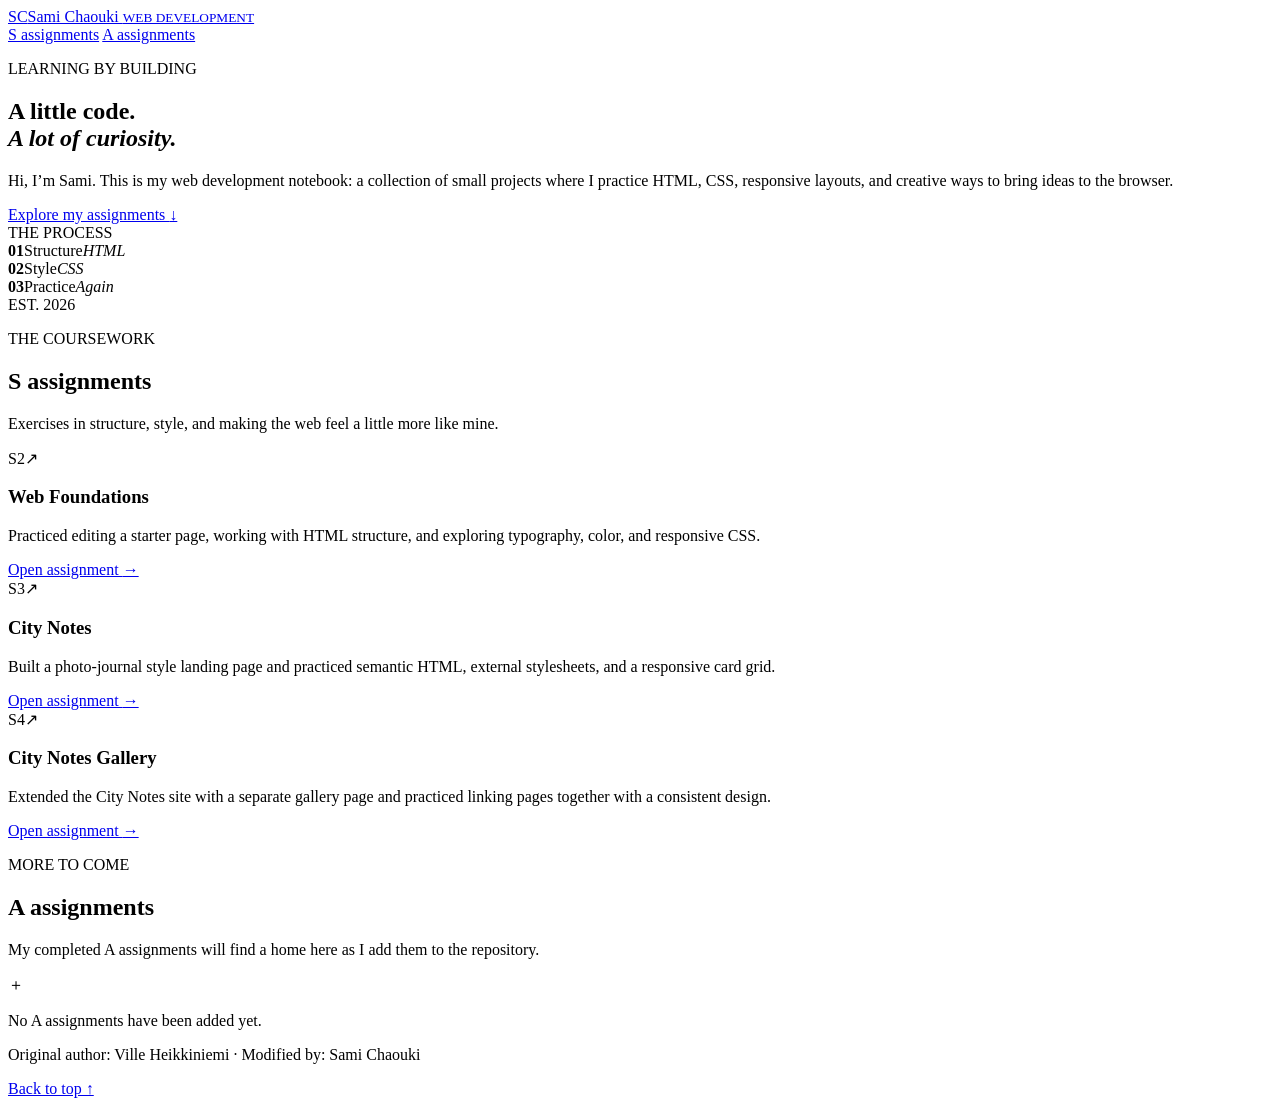
==== index.html @ d846581c "Add S5 assignment home page" ====
<!doctype html>
<html lang="en">
<head>
  <meta charset="utf-8">
  <meta name="viewport" content="width=device-width, initial-scale=1">
  <meta name="author" content="Sami Chaouki">
  <meta name="description" content="Sami Chaouki's web development assignments and learning journey.">
  <title>Sami Chaouki | Web Development</title>
  <link rel="icon" href="favicon.ico" sizes="any">
  <link rel="stylesheet" href="style.css">
</head>
<body>
  <header class="site-header">
    <div class="container nav-row">
      <a class="brand" href="index.html" aria-label="Sami Chaouki home"><span class="brand-mark">SC</span><span>Sami Chaouki <small>WEB DEVELOPMENT</small></span></a>
      <nav aria-label="Main navigation">
        <a href="#s-assignments">S assignments</a>
        <a href="#a-assignments">A assignments</a>
      </nav>
    </div>
  </header>

  <main>
    <section class="hero container" aria-labelledby="page-title">
      <div class="hero-copy">
        <p class="eyebrow"><span></span> LEARNING BY BUILDING</p>
        <h1 id="page-title">A little code.<br><em>A lot of curiosity.</em></h1>
        <p class="intro">Hi, I’m Sami. This is my web development notebook: a collection of small projects where I practice HTML, CSS, responsive layouts, and creative ways to bring ideas to the browser.</p>
        <a class="button" href="#s-assignments">Explore my assignments <span aria-hidden="true">↓</span></a>
      </div>
      <div class="hero-note" aria-label="Three foundations of the web: structure, style, and practice">
        <span class="note-kicker">THE PROCESS</span>
        <div class="note-line"><b>01</b><span>Structure</span><i>HTML</i></div>
        <div class="note-line"><b>02</b><span>Style</span><i>CSS</i></div>
        <div class="note-line"><b>03</b><span>Practice</span><i>Again</i></div>
        <span class="note-stamp">EST. 2026</span>
      </div>
    </section>

    <section class="assignments" id="s-assignments" aria-labelledby="s-title">
      <div class="container">
        <div class="section-heading">
          <div><p class="eyebrow"><span></span> THE COURSEWORK</p><h2 id="s-title">S assignments</h2></div>
          <p>Exercises in structure, style, and making the web feel a little more like mine.</p>
        </div>
        <div class="card-grid">
          <article class="card">
            <div class="card-top"><span class="card-id">S2</span><span class="card-arrow" aria-hidden="true">↗</span></div>
            <h3>Web Foundations</h3>
            <p>Practiced editing a starter page, working with HTML structure, and exploring typography, color, and responsive CSS.</p>
            <a class="card-link" href="s2/index.html">Open assignment <span aria-hidden="true">→</span></a>
          </article>
          <article class="card">
            <div class="card-top"><span class="card-id">S3</span><span class="card-arrow" aria-hidden="true">↗</span></div>
            <h3>City Notes</h3>
            <p>Built a photo-journal style landing page and practiced semantic HTML, external stylesheets, and a responsive card grid.</p>
            <a class="card-link" href="s3/index.html">Open assignment <span aria-hidden="true">→</span></a>
          </article>
          <article class="card">
            <div class="card-top"><span class="card-id">S4</span><span class="card-arrow" aria-hidden="true">↗</span></div>
            <h3>City Notes Gallery</h3>
            <p>Extended the City Notes site with a separate gallery page and practiced linking pages together with a consistent design.</p>
            <a class="card-link" href="s4/index.html">Open assignment <span aria-hidden="true">→</span></a>
          </article>
        </div>
      </div>
    </section>

    <section class="assignments a-section" id="a-assignments" aria-labelledby="a-title">
      <div class="container">
        <div class="section-heading">
          <div><p class="eyebrow"><span></span> MORE TO COME</p><h2 id="a-title">A assignments</h2></div>
          <p>My completed A assignments will find a home here as I add them to the repository.</p>
        </div>
        <div class="empty-note"><span class="empty-icon" aria-hidden="true">＋</span><p>No A assignments have been added yet.</p></div>
      </div>
    </section>
  </main>

  <footer>
    <div class="container footer-row">
      <p>Original author: Ville Heikkiniemi <span>·</span> Modified by: Sami Chaouki</p>
      <a href="#page-title">Back to top ↑</a>
    </div>
  </footer>
</body>
</html>
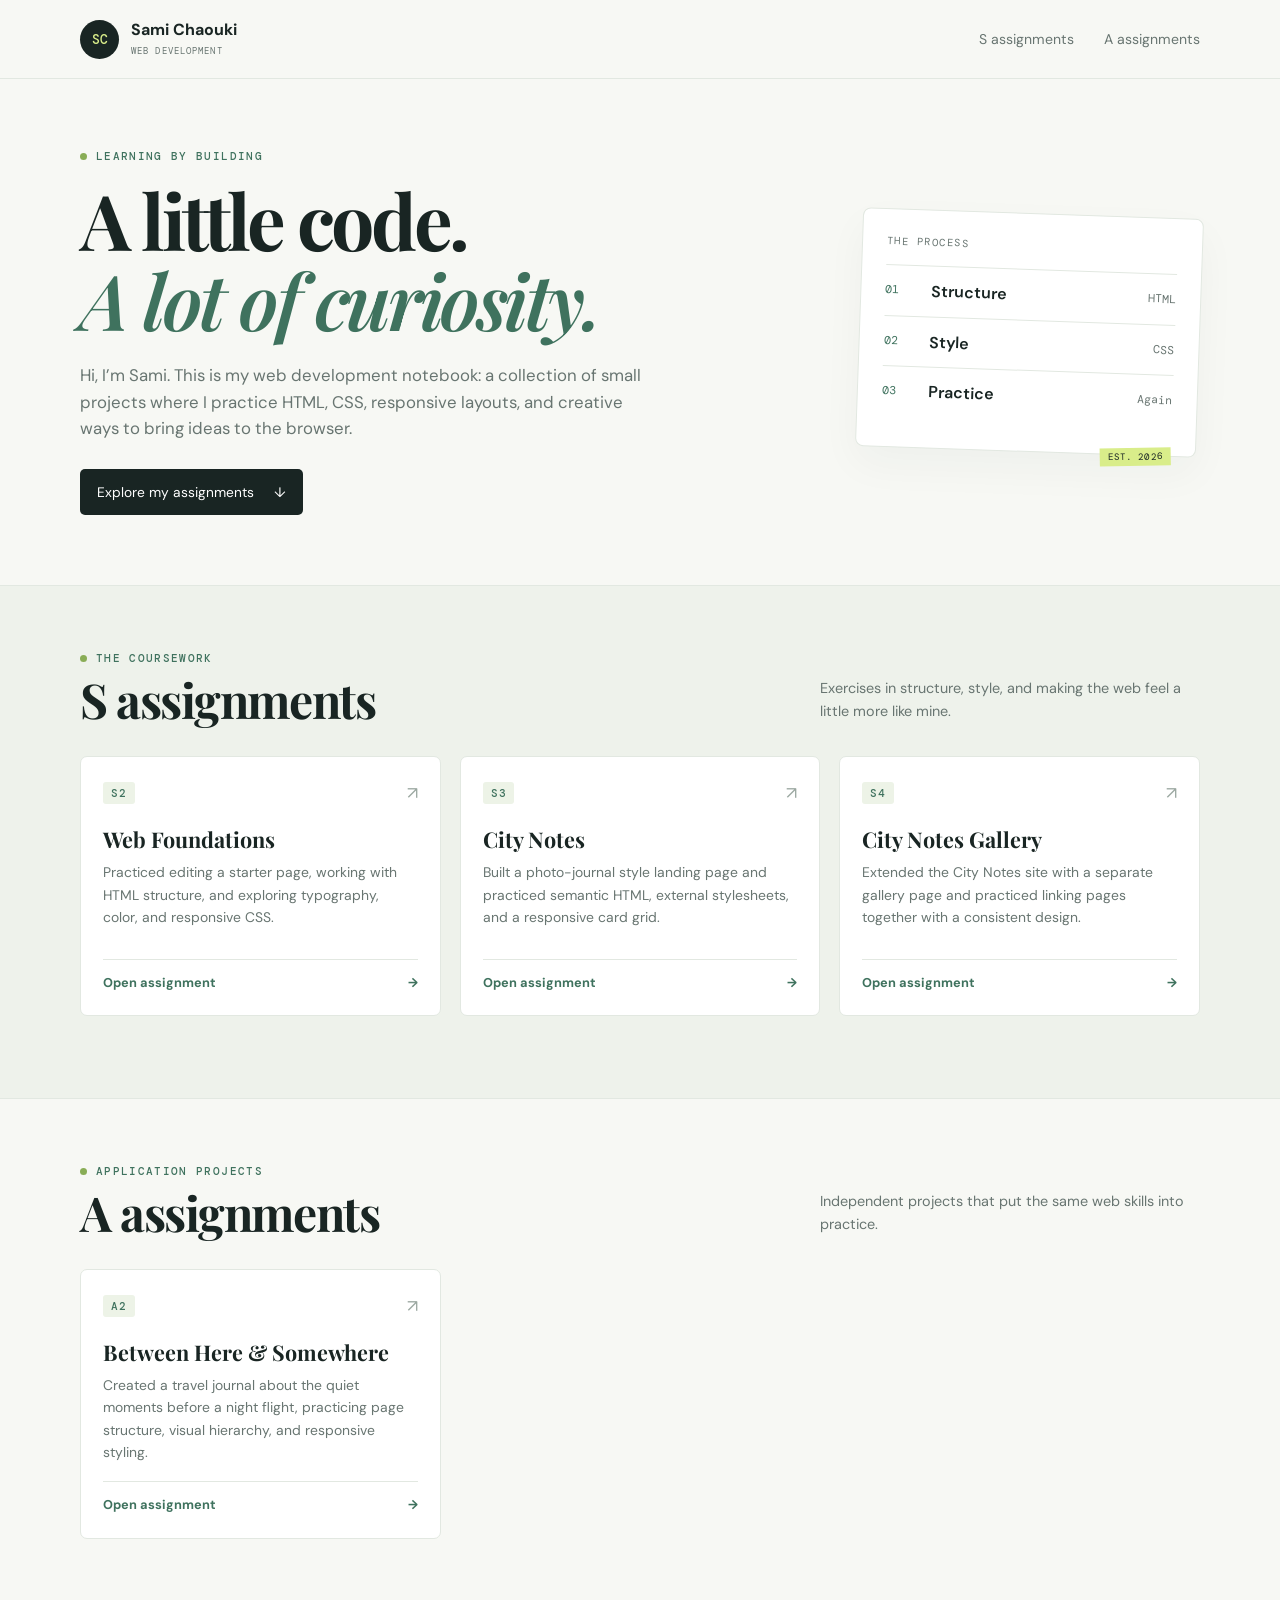
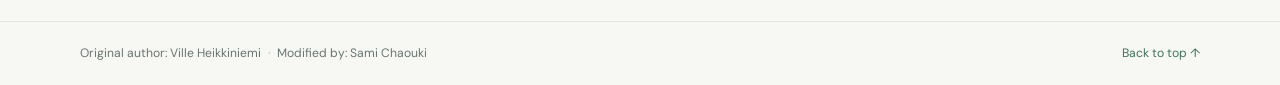
==== commit b52027f6: "Add A2 assignment link" ====
--- a/index.html
+++ b/index.html
@@ -69,10 +69,17 @@
     <section class="assignments a-section" id="a-assignments" aria-labelledby="a-title">
       <div class="container">
         <div class="section-heading">
-          <div><p class="eyebrow"><span></span> MORE TO COME</p><h2 id="a-title">A assignments</h2></div>
-          <p>My completed A assignments will find a home here as I add them to the repository.</p>
+          <div><p class="eyebrow"><span></span> APPLICATION PROJECTS</p><h2 id="a-title">A assignments</h2></div>
+          <p>Independent projects that put the same web skills into practice.</p>
         </div>
-        <div class="empty-note"><span class="empty-icon" aria-hidden="true">＋</span><p>No A assignments have been added yet.</p></div>
+        <div class="card-grid">
+          <article class="card">
+            <div class="card-top"><span class="card-id">A2</span><span class="card-arrow" aria-hidden="true">↗</span></div>
+            <h3>Between Here &amp; Somewhere</h3>
+            <p>Created a travel journal about the quiet moments before a night flight, practicing page structure, visual hierarchy, and responsive styling.</p>
+            <a class="card-link" href="https://chaoukisami2.github.io/personal-website-A2-/a2/">Open assignment <span aria-hidden="true">→</span></a>
+          </article>
+        </div>
       </div>
     </section>
   </main>
--- a/style.css
+++ b/style.css
@@ -0,0 +1,91 @@
+@import url('https://fonts.googleapis.com/css2?family=DM+Mono:wght@400;500&family=DM+Sans:wght@400;500;600;700&family=Playfair+Display:ital,wght@0,600;0,700;1,600;1,700&display=swap');
+
+:root {
+  color-scheme: light;
+  --ink: #192523;
+  --muted: #687571;
+  --paper: #f7f8f4;
+  --card: #fff;
+  --line: #e2e8e1;
+  --green: #3f725e;
+  --lime: #d9ed8a;
+  --mono: "DM Mono", monospace;
+  --sans: "DM Sans", Arial, sans-serif;
+  --serif: "Playfair Display", Georgia, serif;
+}
+* { box-sizing: border-box; }
+html { scroll-behavior: smooth; }
+body { margin: 0; color: var(--ink); background: var(--paper); font-family: var(--sans); line-height: 1.6; }
+a { color: inherit; }
+.container { width: min(1120px, calc(100% - 48px)); margin-inline: auto; }
+.site-header { border-bottom: 1px solid var(--line); }
+.nav-row { min-height: 78px; display: flex; align-items: center; justify-content: space-between; gap: 24px; }
+.brand { display: flex; align-items: center; gap: 12px; text-decoration: none; font-weight: 700; line-height: 1.15; }
+.brand-mark { display: grid; place-items: center; width: 39px; height: 39px; border-radius: 50%; background: var(--ink); color: var(--lime); font: 500 .8rem var(--mono); }
+.brand small { display: block; margin-top: 5px; color: var(--muted); font: 400 .58rem var(--mono); letter-spacing: .12em; }
+nav { display: flex; gap: 30px; }
+nav a { color: var(--muted); font-size: .88rem; text-decoration: none; }
+nav a:hover, footer a:hover { color: var(--green); }
+.hero { min-height: 470px; display: grid; grid-template-columns: 1.35fr .65fr; align-items: center; gap: 72px; padding-block: 70px; }
+.eyebrow { display: flex; align-items: center; gap: 9px; margin: 0 0 17px; color: var(--green); font: 500 .7rem var(--mono); letter-spacing: .12em; }
+.eyebrow > span { width: 7px; height: 7px; border-radius: 50%; background: #89ad56; }
+h1, h2, h3, p { margin-top: 0; }
+h1 { margin-bottom: 22px; font: 700 clamp(2.8rem, 6vw, 5.4rem)/1.04 var(--serif); letter-spacing: -.045em; }
+h1 em { color: var(--green); font-weight: 600; }
+.intro { max-width: 585px; margin-bottom: 27px; color: var(--muted); font-size: 1.05rem; }
+.button { display: inline-flex; align-items: center; gap: 20px; padding: 12px 17px; border-radius: 5px; background: var(--ink); color: white; font-size: .86rem; text-decoration: none; transition: background .2s, transform .2s; }
+.button:hover { background: var(--green); transform: translateY(-2px); }
+.hero-note { position: relative; padding: 25px 24px 30px; border: 1px solid var(--line); border-radius: 8px; background: #fff; box-shadow: 0 17px 40px #223e2e0a; transform: rotate(2deg); }
+.note-kicker { display: block; margin-bottom: 17px; color: var(--muted); font: .65rem var(--mono); letter-spacing: .14em; }
+.note-line { display: grid; grid-template-columns: 38px 1fr auto; align-items: center; gap: 8px; padding: 12px 0; border-top: 1px solid var(--line); }
+.note-line b, .note-line i { color: var(--green); font: 400 .72rem var(--mono); }
+.note-line span { font-weight: 600; }
+.note-line i { font-style: normal; color: var(--muted); }
+.note-stamp { position: absolute; right: 24px; bottom: -11px; padding: 3px 8px; background: var(--lime); color: var(--ink); font: .58rem var(--mono); letter-spacing: .12em; transform: rotate(-3deg); }
+.assignments { padding: 65px 0 82px; border-top: 1px solid var(--line); background: #eef2eb; }
+.section-heading { display: flex; align-items: end; justify-content: space-between; gap: 35px; margin-bottom: 30px; }
+.section-heading .eyebrow { margin-bottom: 8px; }
+h2 { margin-bottom: 0; font: 700 clamp(2rem, 4vw, 3rem)/1.1 var(--serif); letter-spacing: -.03em; }
+.section-heading > p { max-width: 380px; margin-bottom: 3px; color: var(--muted); font-size: .9rem; }
+.card-grid { display: grid; grid-template-columns: repeat(3, minmax(0, 1fr)); gap: 19px; }
+.card { min-height: 260px; display: flex; flex-direction: column; padding: 22px; border: 1px solid var(--line); border-radius: 7px; background: var(--card); transition: transform .2s, box-shadow .2s; }
+.card:hover { transform: translateY(-4px); box-shadow: 0 14px 30px #19252312; }
+.card-top { display: flex; justify-content: space-between; align-items: center; margin-bottom: 18px; }
+.card-id { padding: 4px 8px; border-radius: 3px; background: #edf3e7; color: var(--green); font: 500 .67rem var(--mono); letter-spacing: .08em; }
+.card-arrow { color: #9ba8a1; font-size: 1.1rem; }
+.card h3 { margin-bottom: 8px; font: 700 1.35rem var(--serif); }
+.card > p { margin-bottom: 18px; color: var(--muted); font-size: .87rem; }
+.card-link { display: flex; justify-content: space-between; align-items: center; gap: 10px; margin-top: auto; padding-top: 13px; border-top: 1px solid var(--line); color: var(--green); font-size: .8rem; font-weight: 700; text-decoration: none; }
+.card-link:hover { color: var(--ink); }
+.a-section { background: var(--paper); }
+.empty-note { display: flex; align-items: center; gap: 13px; padding: 19px; border: 1px dashed #cbd5cb; border-radius: 6px; color: var(--muted); }
+.empty-note p { margin: 0; font-size: .88rem; }
+.empty-icon { display: grid; place-items: center; width: 28px; height: 28px; border-radius: 50%; background: #edf3e7; color: var(--green); }
+footer { padding: 22px 0; border-top: 1px solid var(--line); }
+.footer-row { display: flex; justify-content: space-between; align-items: center; gap: 20px; color: var(--muted); font-size: .76rem; }
+.footer-row p { margin: 0; }
+.footer-row p span { padding-inline: 4px; color: #9ca8a1; }
+.footer-row a { color: var(--green); text-decoration: none; }
+@media (max-width: 850px) {
+  .hero { grid-template-columns: 1fr .72fr; gap: 35px; }
+  .card-grid { grid-template-columns: repeat(2, minmax(0, 1fr)); }
+  .card:last-child:nth-child(odd) { grid-column: span 2; min-height: 220px; }
+}
+@media (max-width: 620px) {
+  .container { width: min(100% - 34px, 520px); }
+  .nav-row { min-height: 68px; }
+  nav { gap: 14px; }
+  nav a { font-size: .74rem; }
+  .hero { min-height: auto; grid-template-columns: 1fr; gap: 32px; padding-block: 60px; }
+  .hero-note { max-width: 380px; width: 100%; margin-inline: auto; }
+  .section-heading { display: block; }
+  .section-heading > p { margin-top: 14px; }
+  .assignments { padding-block: 50px 60px; }
+  .card-grid { grid-template-columns: 1fr; }
+  .card:last-child:nth-child(odd) { grid-column: auto; min-height: 260px; }
+  .footer-row { align-items: flex-start; flex-direction: column; gap: 8px; }
+}
+@media (prefers-reduced-motion: reduce) {
+  html { scroll-behavior: auto; }
+  *, *::before, *::after { transition-duration: .01ms !important; animation-duration: .01ms !important; }
+}
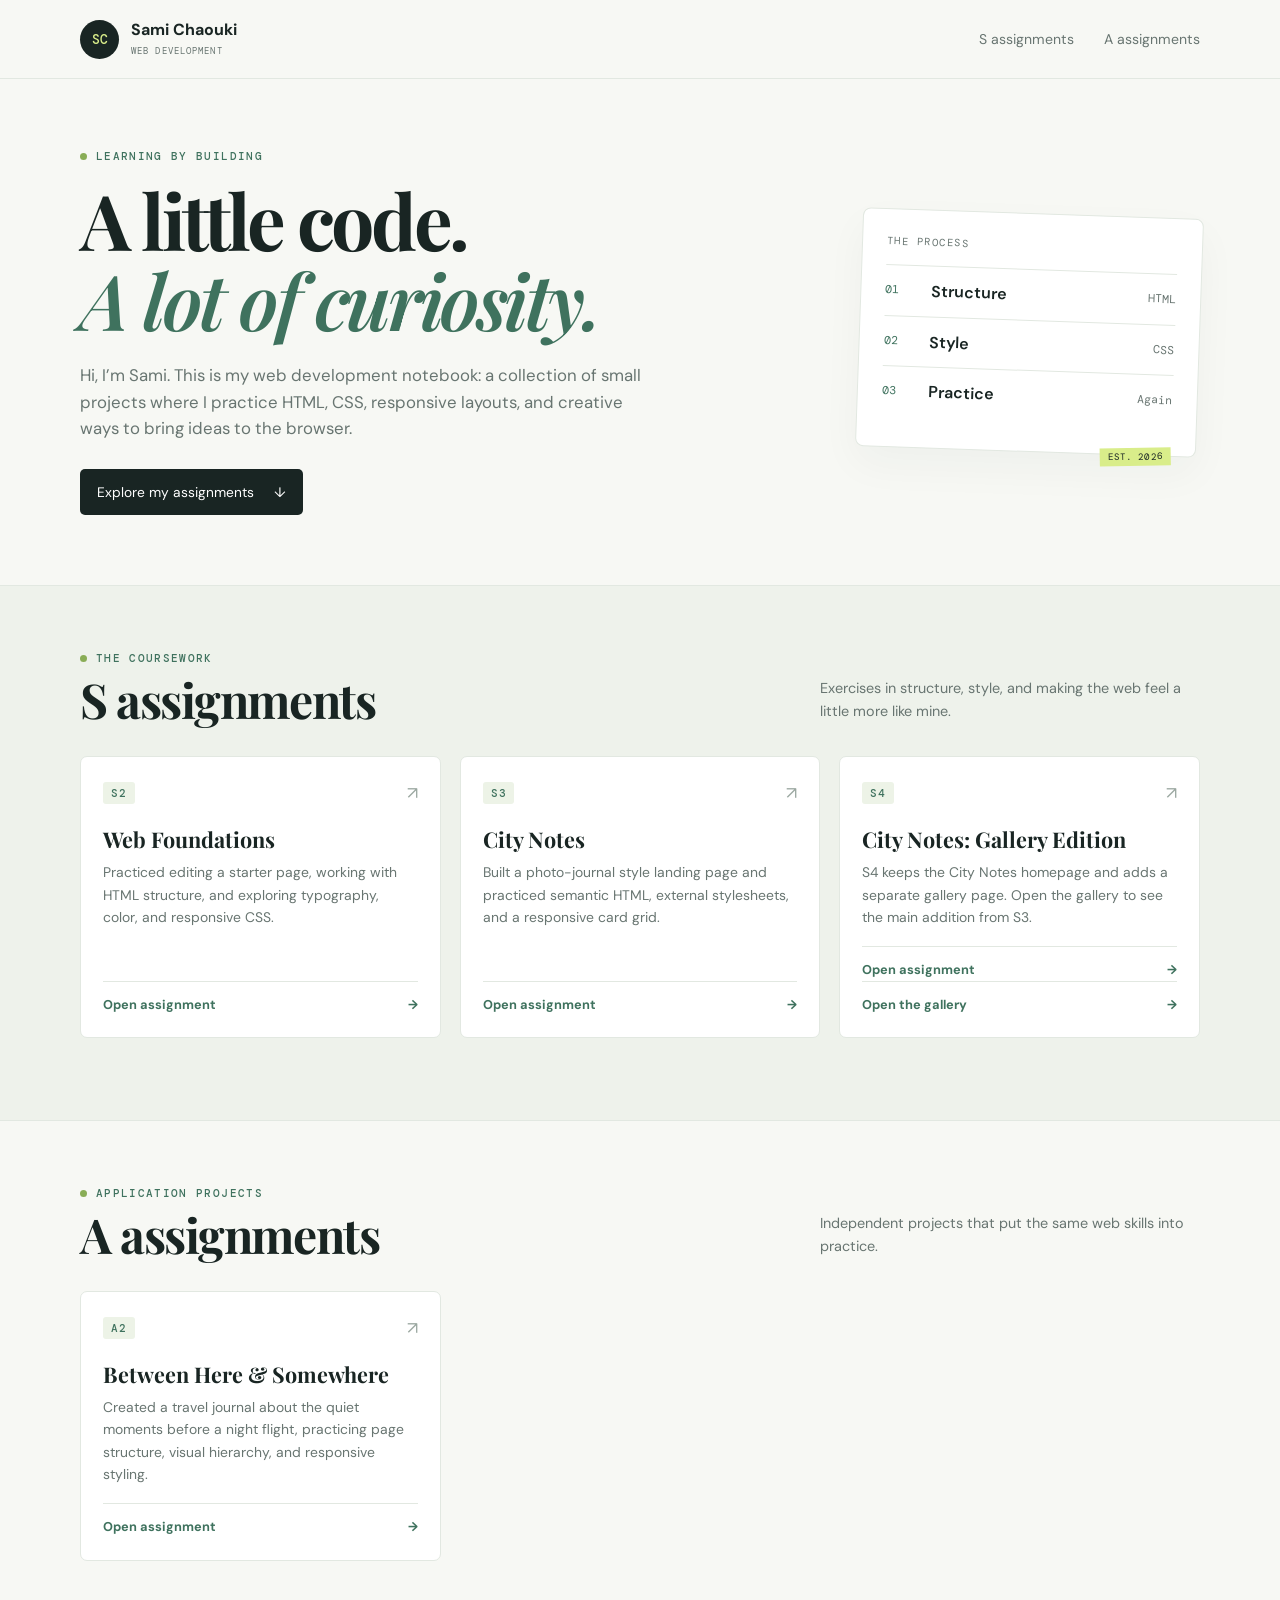
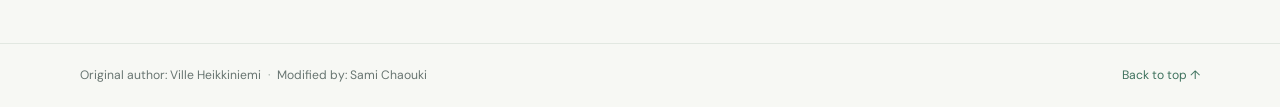
==== commit eb64a5b7: "Clarify S4 gallery link" ====
--- a/index.html
+++ b/index.html
@@ -58,9 +58,10 @@
           </article>
           <article class="card">
             <div class="card-top"><span class="card-id">S4</span><span class="card-arrow" aria-hidden="true">↗</span></div>
-            <h3>City Notes Gallery</h3>
-            <p>Extended the City Notes site with a separate gallery page and practiced linking pages together with a consistent design.</p>
+            <h3>City Notes: Gallery Edition</h3>
+            <p>S4 keeps the City Notes homepage and adds a separate gallery page. Open the gallery to see the main addition from S3.</p>
             <a class="card-link" href="s4/index.html">Open assignment <span aria-hidden="true">→</span></a>
+            <a class="card-link card-link-secondary" href="s4/gallery.html">Open the gallery <span aria-hidden="true">→</span></a>
           </article>
         </div>
       </div>
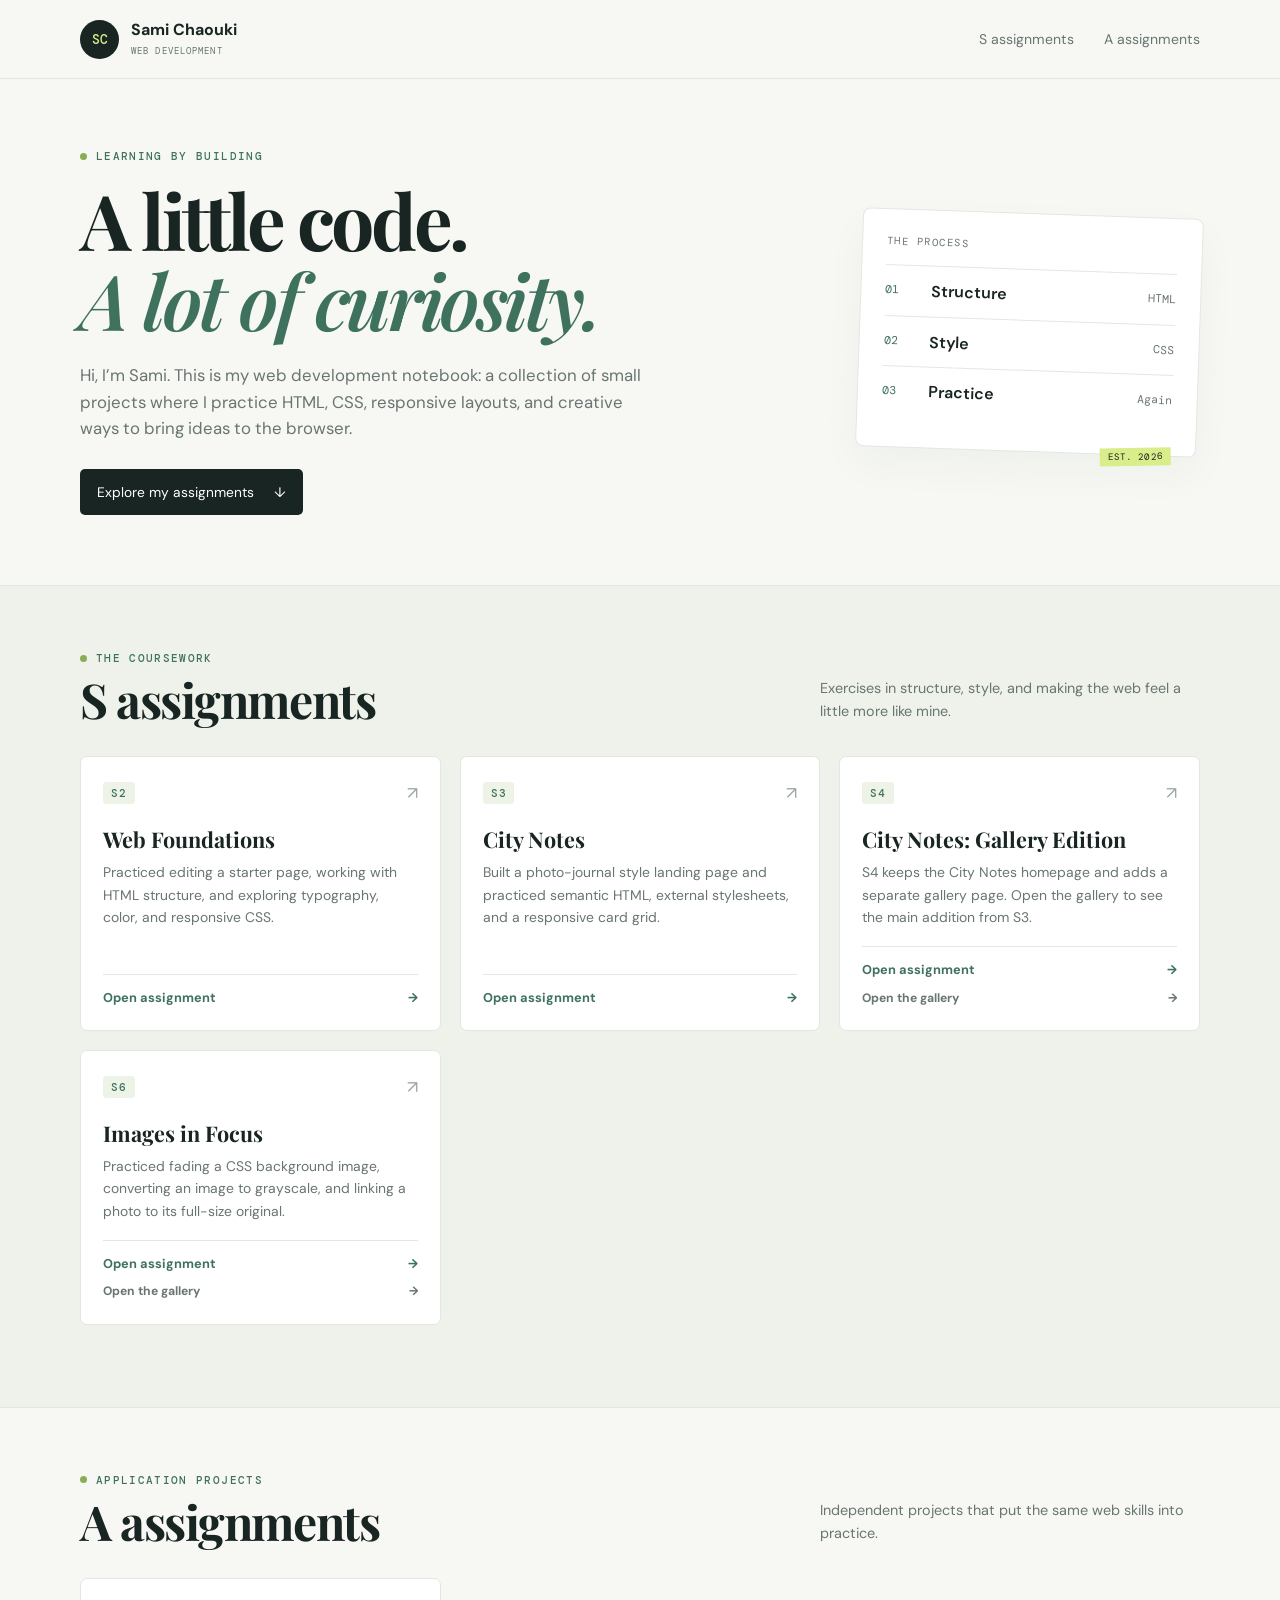
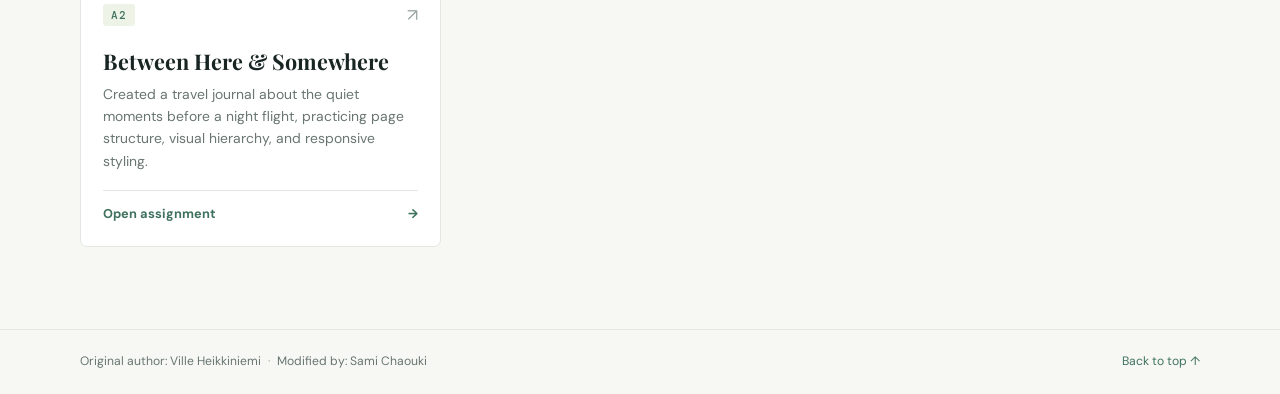
==== commit 3dffe2af: "Add S6 responsive image gallery" ====
--- a/index.html
+++ b/index.html
@@ -63,6 +63,13 @@
             <a class="card-link" href="s4/index.html">Open assignment <span aria-hidden="true">→</span></a>
             <a class="card-link card-link-secondary" href="s4/gallery.html">Open the gallery <span aria-hidden="true">→</span></a>
           </article>
+          <article class="card">
+            <div class="card-top"><span class="card-id">S6</span><span class="card-arrow" aria-hidden="true">↗</span></div>
+            <h3>Images in Focus</h3>
+            <p>Practiced fading a CSS background image, converting an image to grayscale, and linking a photo to its full-size original.</p>
+            <a class="card-link" href="s6/index.html">Open assignment <span aria-hidden="true">→</span></a>
+            <a class="card-link card-link-secondary" href="s6/gallery.html">Open the gallery <span aria-hidden="true">→</span></a>
+          </article>
         </div>
       </div>
     </section>
--- a/style.css
+++ b/style.css
@@ -57,6 +57,8 @@
 .card > p { margin-bottom: 18px; color: var(--muted); font-size: .87rem; }
 .card-link { display: flex; justify-content: space-between; align-items: center; gap: 10px; margin-top: auto; padding-top: 13px; border-top: 1px solid var(--line); color: var(--green); font-size: .8rem; font-weight: 700; text-decoration: none; }
 .card-link:hover { color: var(--ink); }
+.card-link-secondary { margin-top: 0; padding-top: 8px; border-top: 0; color: var(--muted); font-size: .76rem; }
+.card-link-secondary:hover { color: var(--green); }
 .a-section { background: var(--paper); }
 .empty-note { display: flex; align-items: center; gap: 13px; padding: 19px; border: 1px dashed #cbd5cb; border-radius: 6px; color: var(--muted); }
 .empty-note p { margin: 0; font-size: .88rem; }
